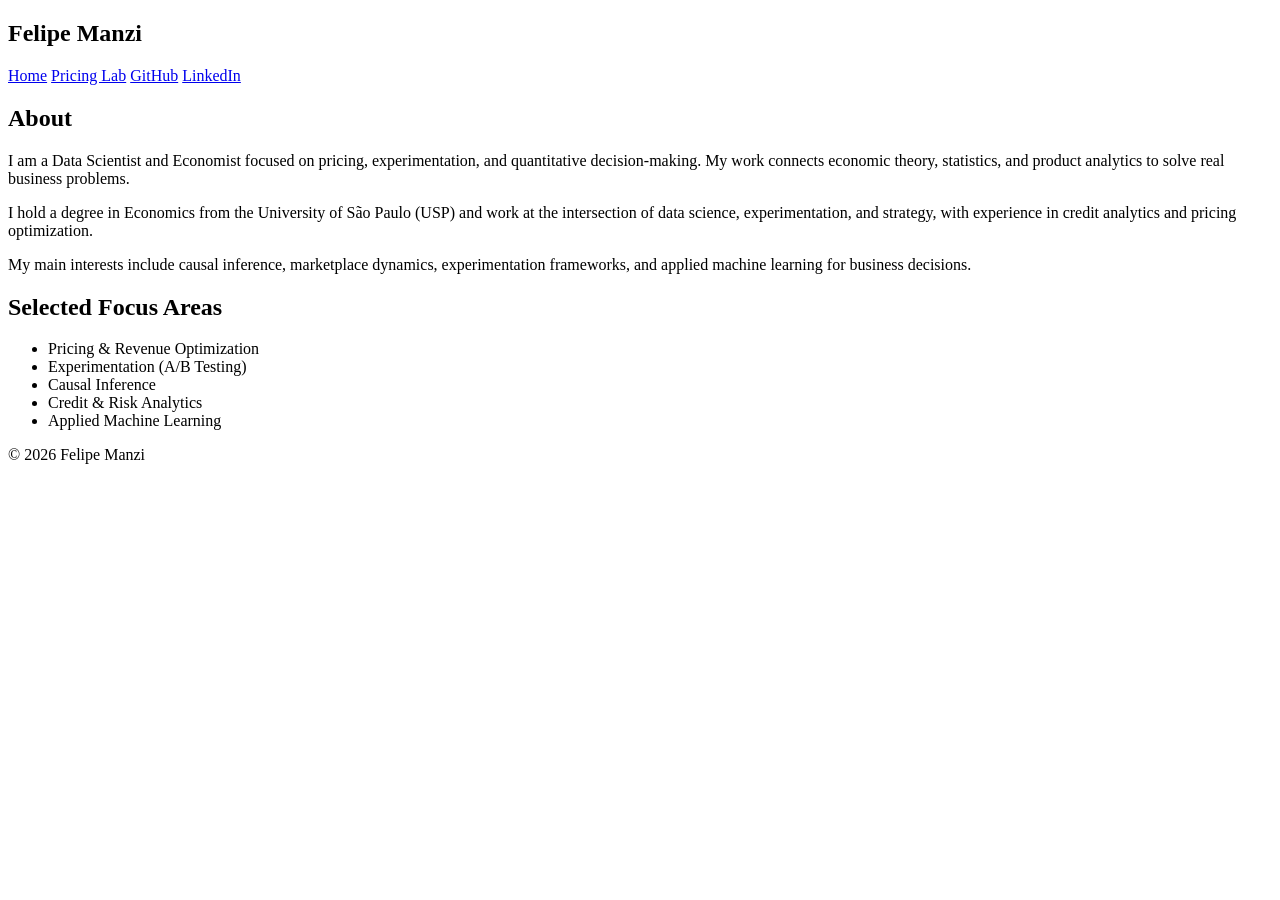
==== index.html @ dbd0136e "Add initial index.html structure and content" ====
<!DOCTYPE html>
<html lang="en">
<head>
  <meta charset="UTF-8" />
  <meta name="viewport" content="width=device-width, initial-scale=1.0"/>
  <title>Felipe Manzi</title>
  <link rel="stylesheet" href="style.css" />
</head>

<body>

<nav>
  <h1>Felipe Manzi</h1>
  <div>
    <a href="index.html">Home</a>
    <a href="pricing.html">Pricing Lab</a>
    <a href="https://github.com/Manzife" target="_blank">GitHub</a>
    <a href="https://www.linkedin.com/in/felipe-manzi-a841a9151/" target="_blank">LinkedIn</a>
  </div>
</nav>

<main class="container">

  <section>
    <h2>About</h2>

    <p>
      I am a Data Scientist and Economist focused on pricing, experimentation,
      and quantitative decision-making. My work connects economic theory,
      statistics, and product analytics to solve real business problems.
    </p>

    <p>
      I hold a degree in Economics from the University of São Paulo (USP) and
      work at the intersection of data science, experimentation, and strategy,
      with experience in credit analytics and pricing optimization.
    </p>

    <p>
      My main interests include causal inference, marketplace dynamics,
      experimentation frameworks, and applied machine learning for business decisions.
    </p>
  </section>

  <section>
    <h2>Selected Focus Areas</h2>

    <ul>
      <li>Pricing & Revenue Optimization</li>
      <li>Experimentation (A/B Testing)</li>
      <li>Causal Inference</li>
      <li>Credit & Risk Analytics</li>
      <li>Applied Machine Learning</li>
    </ul>
  </section>

</main>

<footer>
  <p>© 2026 Felipe Manzi</p>
</footer>

</body>
</html>
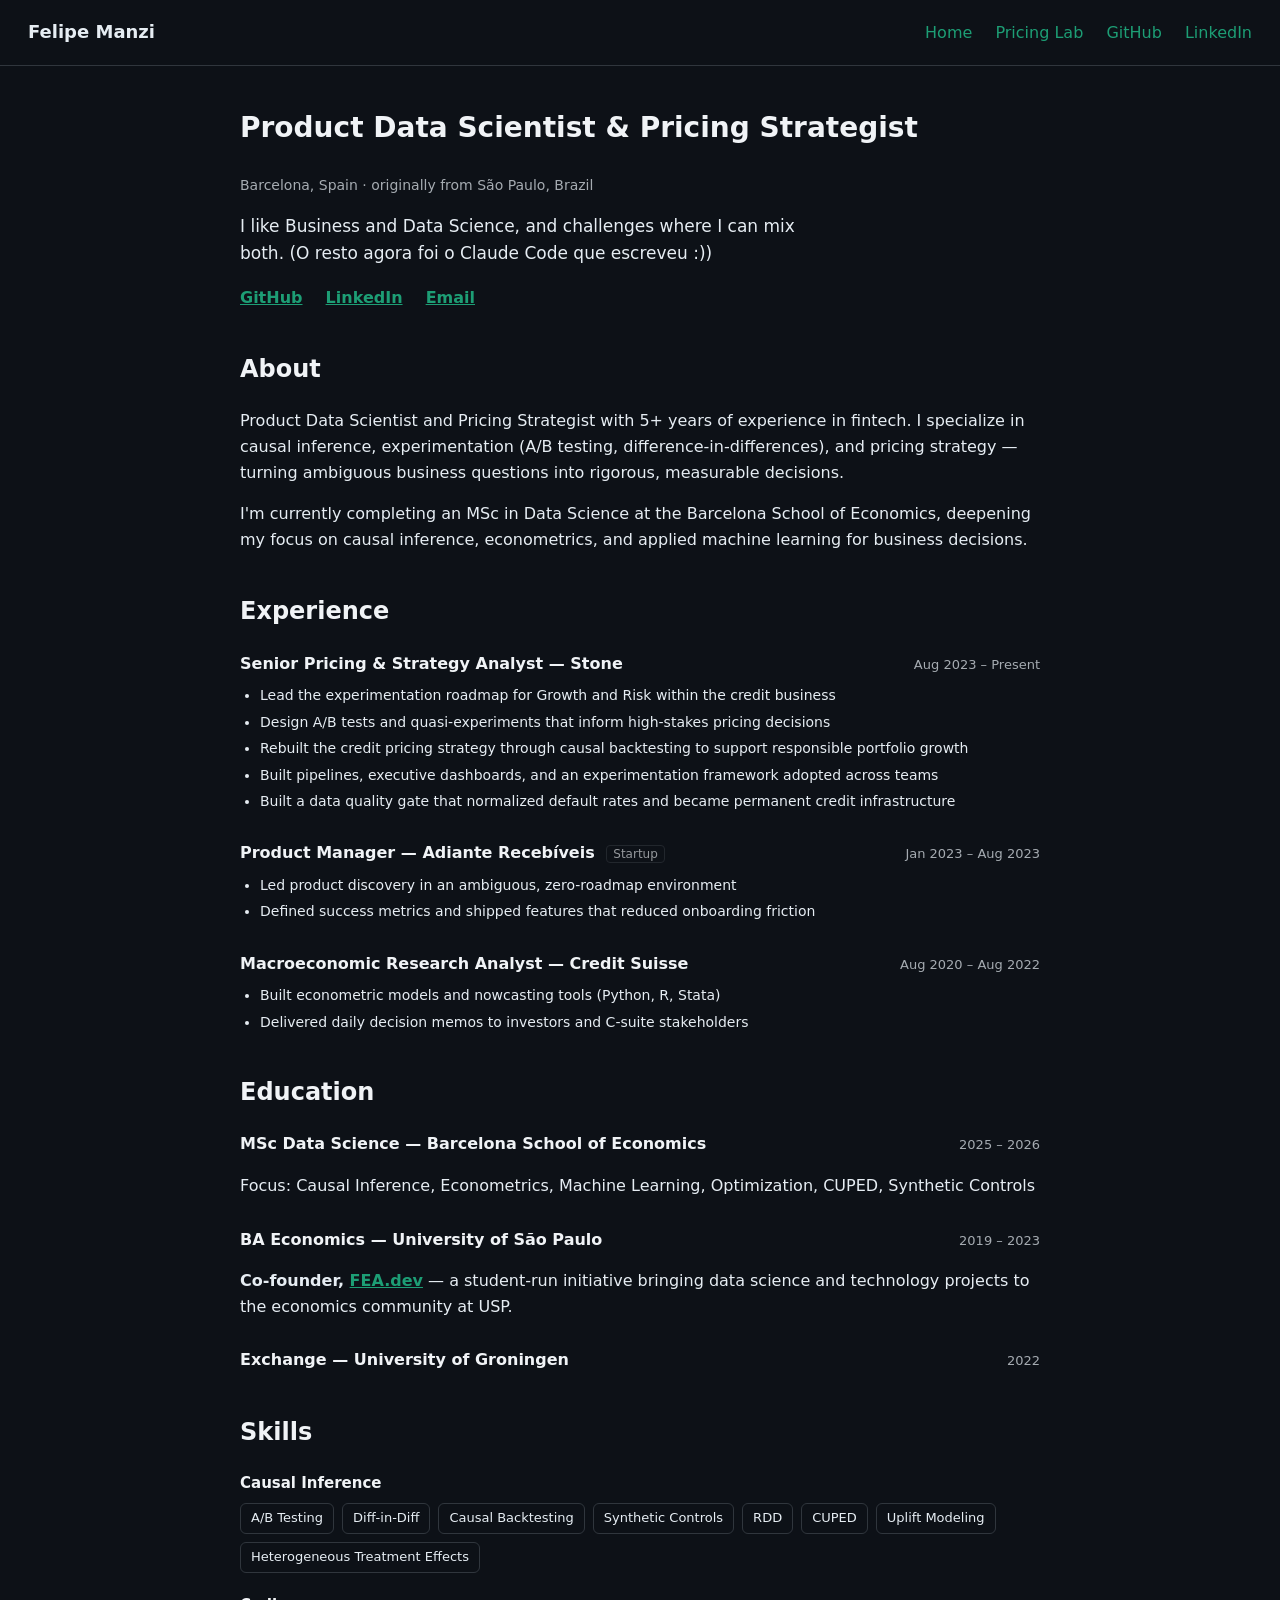
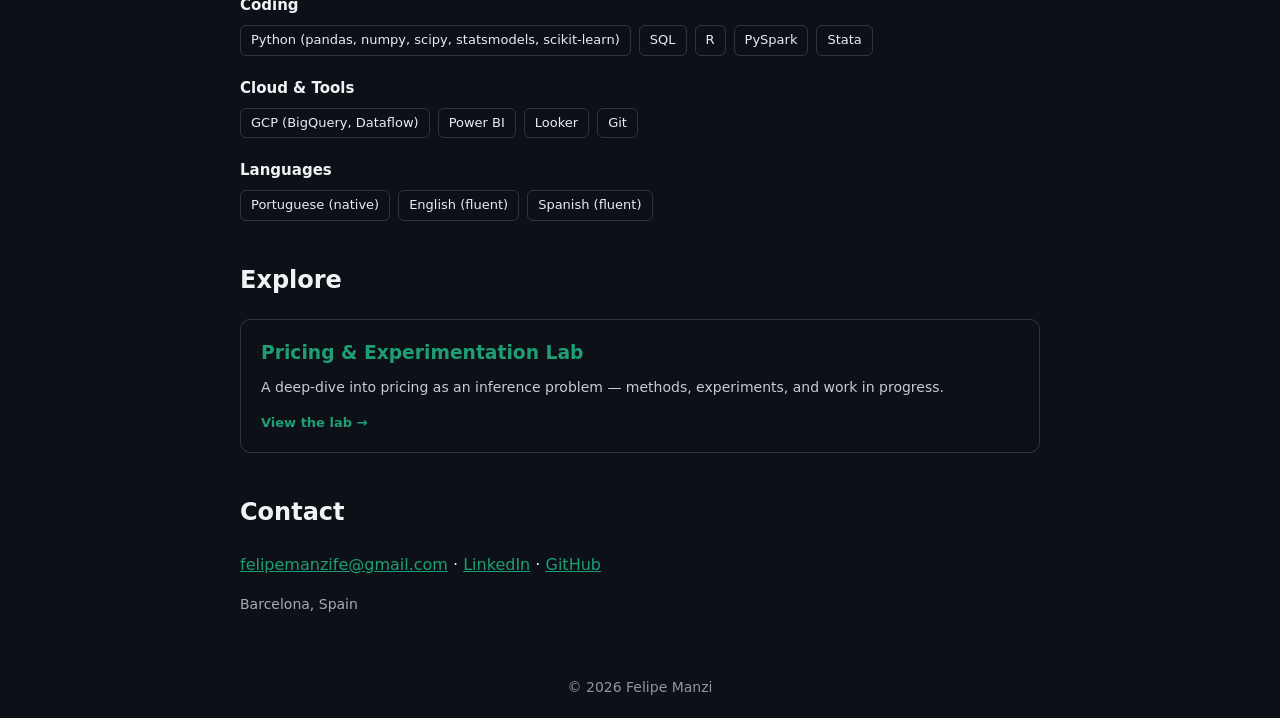
==== commit 9b1a37e7: "initial changes" ====
--- a/index.html
+++ b/index.html
@@ -3,7 +3,8 @@
 <head>
   <meta charset="UTF-8" />
   <meta name="viewport" content="width=device-width, initial-scale=1.0"/>
-  <title>Felipe Manzi</title>
+  <title>Felipe Manzi — Product Data Scientist & Pricing Strategist</title>
+  <meta name="description" content="Product Data Scientist & Pricing Strategist specializing in causal inference, experimentation, and pricing strategy in fintech." />
   <link rel="stylesheet" href="style.css" />
 </head>
 
@@ -21,37 +22,173 @@
 
 <main class="container">
 
-  <section>
+  <section class="hero">
+    <h2 class="hero-title">Product Data Scientist &amp; Pricing Strategist</h2>
+    <p class="hero-location">Barcelona, Spain &middot; originally from São Paulo, Brazil</p>
+    <p class="hero-tagline">
+      I like Business and Data Science, and challenges where I can mix both.
+      (O resto agora foi o Claude Code que escreveu :))
+    </p>
+    <div class="hero-links">
+      <a href="https://github.com/Manzife" target="_blank">GitHub</a>
+      <a href="https://www.linkedin.com/in/felipe-manzi-a841a9151/" target="_blank">LinkedIn</a>
+      <a href="mailto:felipemanzife@gmail.com">Email</a>
+    </div>
+  </section>
+
+  <section id="about">
     <h2>About</h2>
-
     <p>
-      I am a Data Scientist and Economist focused on pricing, experimentation,
-      and quantitative decision-making. My work connects economic theory,
-      statistics, and product analytics to solve real business problems.
-    </p>
-
+      Product Data Scientist and Pricing Strategist with 5+ years of experience
+      in fintech. I specialize in causal inference, experimentation (A/B testing,
+      difference-in-differences), and pricing strategy — turning ambiguous
+      business questions into rigorous, measurable decisions.
+    </p>
     <p>
-      I hold a degree in Economics from the University of São Paulo (USP) and
-      work at the intersection of data science, experimentation, and strategy,
-      with experience in credit analytics and pricing optimization.
-    </p>
-
+      I'm currently completing an MSc in Data Science at the Barcelona School
+      of Economics, deepening my focus on causal inference, econometrics, and
+      applied machine learning for business decisions.
+    </p>
+  </section>
+
+  <section id="experience">
+    <h2>Experience</h2>
+
+    <div class="entry">
+      <div class="entry-header">
+        <h3>Senior Pricing &amp; Strategy Analyst — Stone</h3>
+        <span class="entry-dates">Aug 2023 – Present</span>
+      </div>
+      <ul>
+        <li>Lead the experimentation roadmap for Growth and Risk within the credit business</li>
+        <li>Design A/B tests and quasi-experiments that inform high-stakes pricing decisions</li>
+        <li>Rebuilt the credit pricing strategy through causal backtesting to support responsible portfolio growth</li>
+        <li>Built pipelines, executive dashboards, and an experimentation framework adopted across teams</li>
+        <li>Built a data quality gate that normalized default rates and became permanent credit infrastructure</li>
+      </ul>
+    </div>
+
+    <div class="entry">
+      <div class="entry-header">
+        <h3>Product Manager — Adiante Recebíveis <span class="entry-tag">Startup</span></h3>
+        <span class="entry-dates">Jan 2023 – Aug 2023</span>
+      </div>
+      <ul>
+        <li>Led product discovery in an ambiguous, zero-roadmap environment</li>
+        <li>Defined success metrics and shipped features that reduced onboarding friction</li>
+      </ul>
+    </div>
+
+    <div class="entry">
+      <div class="entry-header">
+        <h3>Macroeconomic Research Analyst — Credit Suisse</h3>
+        <span class="entry-dates">Aug 2020 – Aug 2022</span>
+      </div>
+      <ul>
+        <li>Built econometric models and nowcasting tools (Python, R, Stata)</li>
+        <li>Delivered daily decision memos to investors and C-suite stakeholders</li>
+      </ul>
+    </div>
+  </section>
+
+  <section id="education">
+    <h2>Education</h2>
+
+    <div class="entry">
+      <div class="entry-header">
+        <h3>MSc Data Science — Barcelona School of Economics</h3>
+        <span class="entry-dates">2025 – 2026</span>
+      </div>
+      <p>Focus: Causal Inference, Econometrics, Machine Learning, Optimization, CUPED, Synthetic Controls</p>
+    </div>
+
+    <div class="entry">
+      <div class="entry-header">
+        <h3>BA Economics — University of São Paulo</h3>
+        <span class="entry-dates">2019 – 2023</span>
+      </div>
+      <p>
+        <strong>Co-founder, <a href="https://www.linkedin.com/company/fea-dev/posts/?feedView=all" target="_blank">FEA.dev</a></strong>
+        — a student-run initiative bringing data science and technology projects to the economics community at USP.
+      </p>
+    </div>
+
+    <div class="entry">
+      <div class="entry-header">
+        <h3>Exchange — University of Groningen</h3>
+        <span class="entry-dates">2022</span>
+      </div>
+    </div>
+  </section>
+
+  <section id="skills">
+    <h2>Skills</h2>
+
+    <div class="skill-group">
+      <h3>Causal Inference</h3>
+      <div class="skill-tags">
+        <span>A/B Testing</span>
+        <span>Diff-in-Diff</span>
+        <span>Causal Backtesting</span>
+        <span>Synthetic Controls</span>
+        <span>RDD</span>
+        <span>CUPED</span>
+        <span>Uplift Modeling</span>
+        <span>Heterogeneous Treatment Effects</span>
+      </div>
+    </div>
+
+    <div class="skill-group">
+      <h3>Coding</h3>
+      <div class="skill-tags">
+        <span>Python (pandas, numpy, scipy, statsmodels, scikit-learn)</span>
+        <span>SQL</span>
+        <span>R</span>
+        <span>PySpark</span>
+        <span>Stata</span>
+      </div>
+    </div>
+
+    <div class="skill-group">
+      <h3>Cloud &amp; Tools</h3>
+      <div class="skill-tags">
+        <span>GCP (BigQuery, Dataflow)</span>
+        <span>Power BI</span>
+        <span>Looker</span>
+        <span>Git</span>
+      </div>
+    </div>
+
+    <div class="skill-group">
+      <h3>Languages</h3>
+      <div class="skill-tags">
+        <span>Portuguese (native)</span>
+        <span>English (fluent)</span>
+        <span>Spanish (fluent)</span>
+      </div>
+    </div>
+  </section>
+
+  <section id="explore">
+    <h2>Explore</h2>
+    <a class="project-card" href="pricing.html">
+      <h3>Pricing &amp; Experimentation Lab</h3>
+      <p>
+        A deep-dive into pricing as an inference problem — methods,
+        experiments, and work in progress.
+      </p>
+      <span class="project-link">View the lab →</span>
+    </a>
+  </section>
+
+  <section id="contact">
+    <h2>Contact</h2>
     <p>
-      My main interests include causal inference, marketplace dynamics,
-      experimentation frameworks, and applied machine learning for business decisions.
-    </p>
-  </section>
-
-  <section>
-    <h2>Selected Focus Areas</h2>
-
-    <ul>
-      <li>Pricing & Revenue Optimization</li>
-      <li>Experimentation (A/B Testing)</li>
-      <li>Causal Inference</li>
-      <li>Credit & Risk Analytics</li>
-      <li>Applied Machine Learning</li>
-    </ul>
+      <a href="mailto:felipemanzife@gmail.com">felipemanzife@gmail.com</a> &middot;
+      <a href="https://www.linkedin.com/in/felipe-manzi-a841a9151/" target="_blank">LinkedIn</a> &middot;
+      <a href="https://github.com/Manzife" target="_blank">GitHub</a>
+    </p>
+    <p class="hero-location">Barcelona, Spain</p>
   </section>
 
 </main>
--- a/style.css
+++ b/style.css
@@ -0,0 +1,218 @@
+:root {
+  --accent: #1D9E75;
+}
+
+body {
+  margin: 0;
+  font-family: system-ui, -apple-system, Segoe UI, Roboto, Arial, sans-serif;
+  background: #0d1117;
+  color: #e6edf3;
+  line-height: 1.6;
+}
+
+/* NAVBAR */
+
+nav {
+  display: flex;
+  justify-content: space-between;
+  align-items: center;
+  padding: 18px 28px;
+  border-bottom: 1px solid #30363d;
+  flex-wrap: wrap;
+  gap: 8px;
+}
+
+nav h1 {
+  margin: 0;
+  font-size: 18px;
+}
+
+nav a {
+  margin-left: 18px;
+  text-decoration: none;
+  color: var(--accent);
+}
+
+nav a:hover {
+  text-decoration: underline;
+}
+
+/* CONTENT */
+
+.container {
+  max-width: 800px;
+  margin: 40px auto;
+  padding: 0 20px;
+}
+
+h2 {
+  margin-top: 40px;
+}
+
+h2, h3 {
+  color: #f0f3f6;
+}
+
+a {
+  color: var(--accent);
+}
+
+ul {
+  padding-left: 20px;
+}
+
+/* HERO */
+
+.hero {
+  margin-top: 8px;
+}
+
+.hero-title {
+  margin-top: 0;
+  font-size: 28px;
+}
+
+.hero-location {
+  margin: 0 0 12px;
+  opacity: 0.7;
+  font-size: 14px;
+}
+
+.hero-tagline {
+  font-size: 17px;
+  max-width: 560px;
+}
+
+.hero-links a {
+  margin-right: 18px;
+  font-weight: 600;
+}
+
+/* EXPERIENCE / EDUCATION ENTRIES */
+
+.entry {
+  margin-bottom: 28px;
+}
+
+.entry-header {
+  display: flex;
+  justify-content: space-between;
+  align-items: baseline;
+  flex-wrap: wrap;
+  gap: 4px 16px;
+}
+
+.entry-header h3 {
+  margin: 0;
+  font-size: 16px;
+}
+
+.entry-dates {
+  font-size: 13px;
+  opacity: 0.7;
+  white-space: nowrap;
+}
+
+.entry-tag {
+  font-size: 12px;
+  font-weight: 400;
+  opacity: 0.6;
+  border: 1px solid #30363d;
+  border-radius: 4px;
+  padding: 1px 6px;
+  margin-left: 6px;
+}
+
+.entry ul {
+  margin: 8px 0 0;
+}
+
+.entry li {
+  font-size: 14px;
+  margin-bottom: 4px;
+}
+
+/* SKILLS */
+
+.skill-group {
+  margin-bottom: 20px;
+}
+
+.skill-group h3 {
+  font-size: 15px;
+  margin: 0 0 8px;
+}
+
+.skill-tags {
+  display: flex;
+  flex-wrap: wrap;
+  gap: 8px;
+}
+
+.skill-tags span {
+  font-size: 13px;
+  border: 1px solid #30363d;
+  border-radius: 6px;
+  padding: 4px 10px;
+}
+
+/* EXPLORE / PROJECT CARD */
+
+.project-card {
+  display: block;
+  border: 1px solid #30363d;
+  border-radius: 10px;
+  padding: 18px 20px;
+  text-decoration: none;
+  color: inherit;
+  transition: border-color 0.15s ease;
+}
+
+.project-card:hover {
+  border-color: var(--accent);
+}
+
+.project-card h3 {
+  margin: 0 0 8px;
+  color: var(--accent);
+}
+
+.project-card p {
+  margin: 0 0 10px;
+  font-size: 14px;
+  opacity: 0.85;
+}
+
+.project-link {
+  font-size: 13px;
+  font-weight: 600;
+  color: var(--accent);
+}
+
+/* FOOTER */
+
+footer {
+  text-align: center;
+  margin: 60px 0 20px;
+  opacity: 0.6;
+  font-size: 14px;
+}
+
+/* RESPONSIVE */
+
+@media (max-width: 600px) {
+  nav {
+    flex-direction: column;
+    align-items: flex-start;
+  }
+
+  nav div {
+    margin-top: 6px;
+  }
+
+  nav a {
+    margin-left: 0;
+    margin-right: 16px;
+  }
+
+}
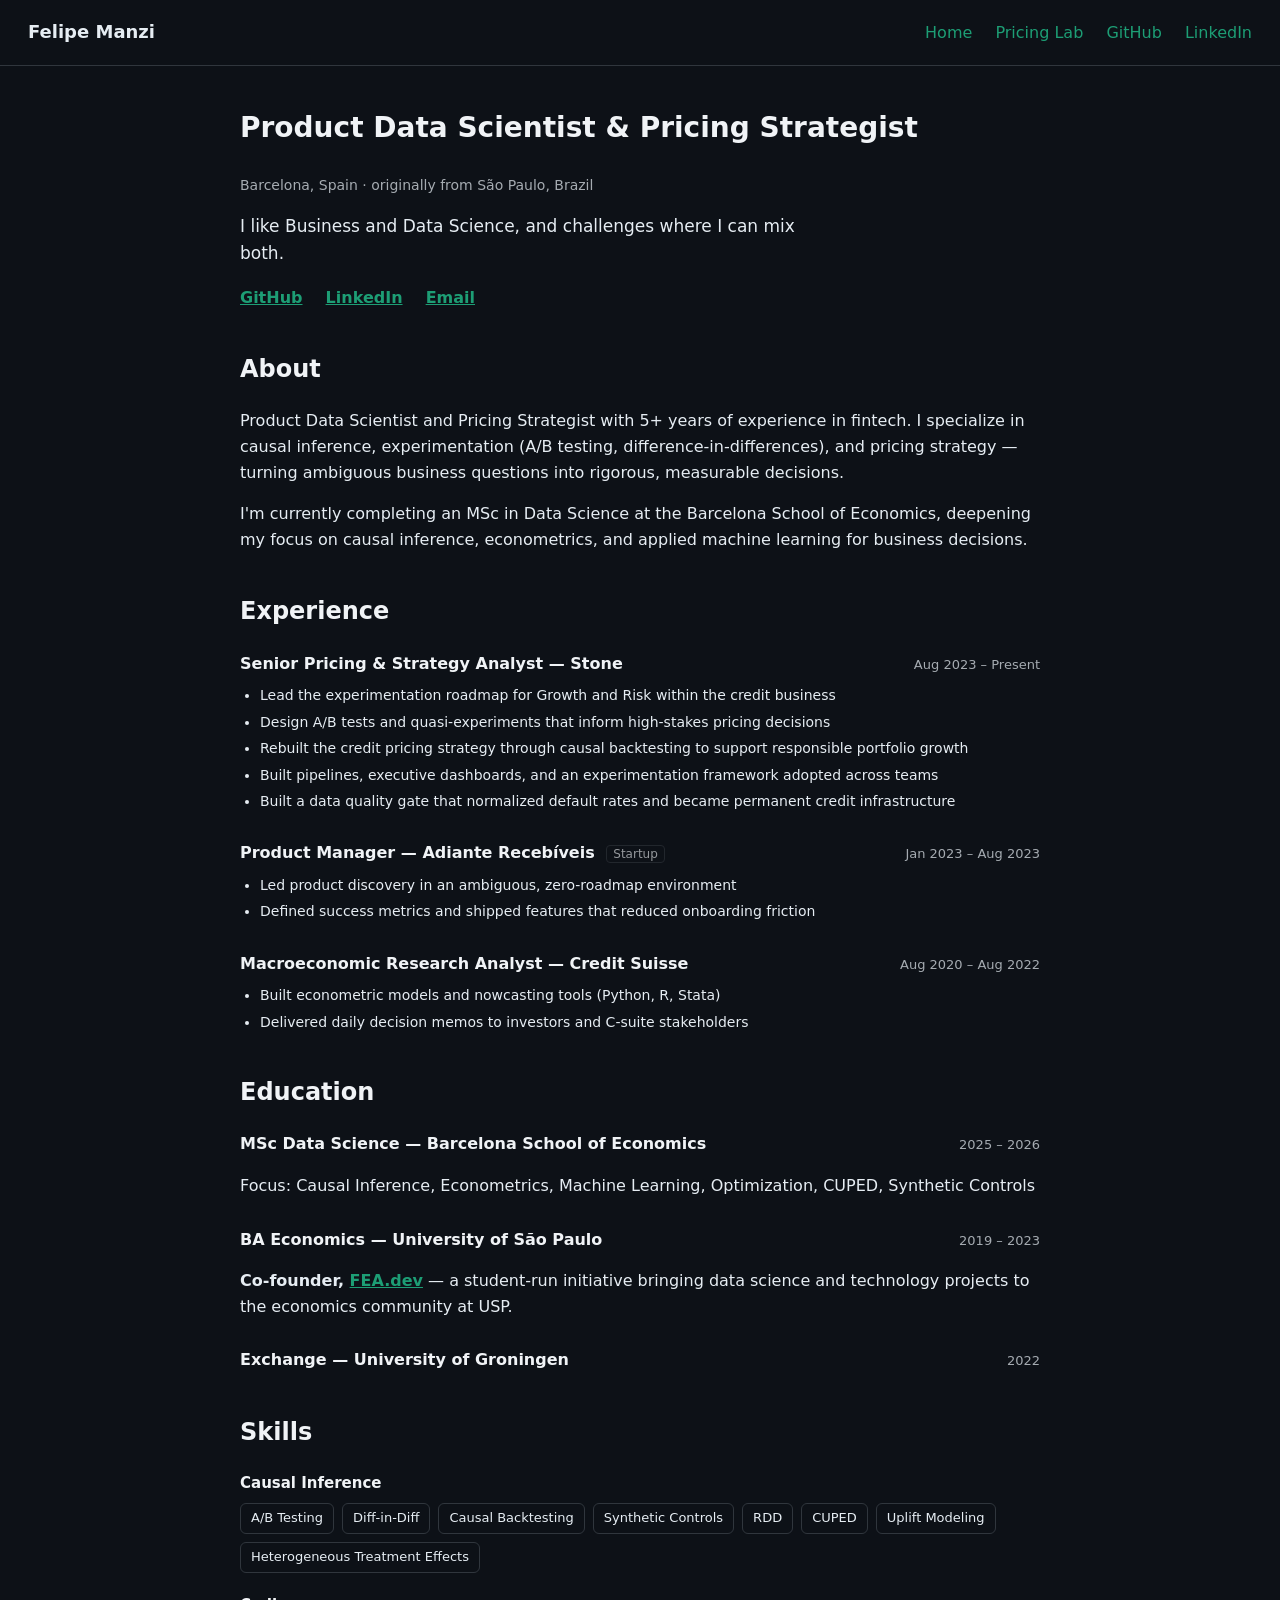
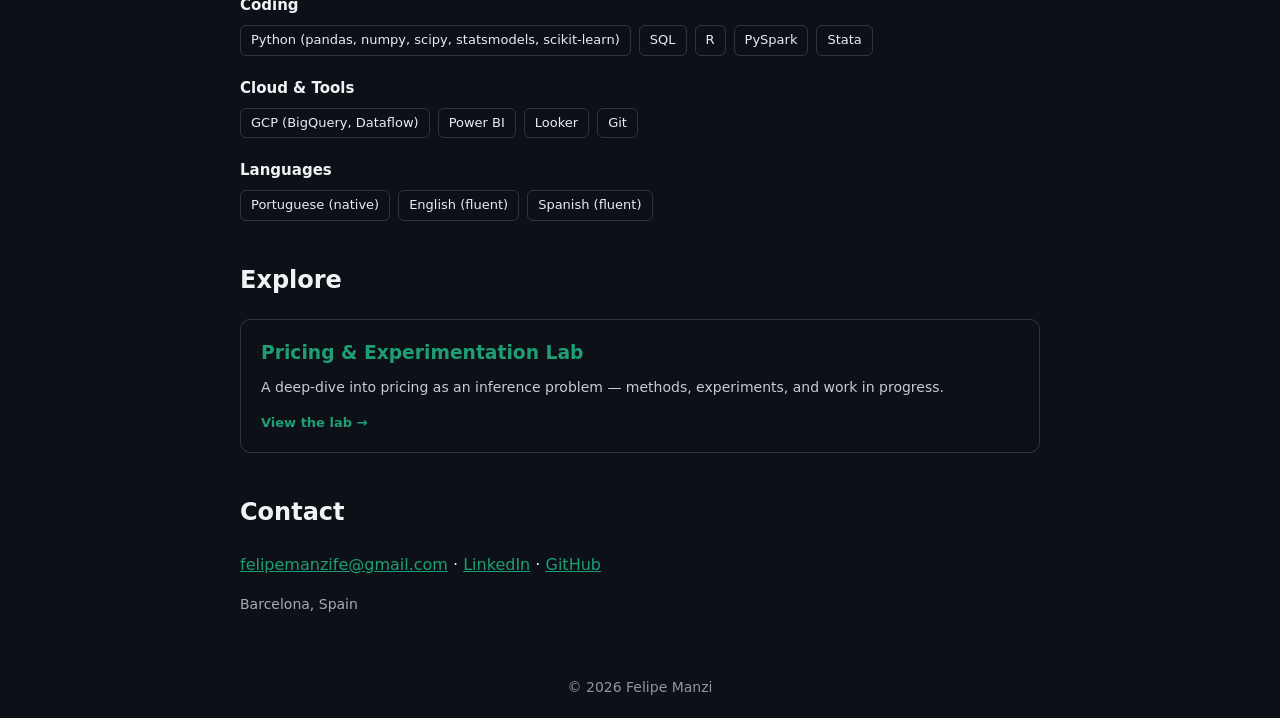
==== commit 6fbdf993: "Update hero tagline in index.html Removed a personal comment from the tagline." ====
--- a/index.html
+++ b/index.html
@@ -27,7 +27,6 @@
     <p class="hero-location">Barcelona, Spain &middot; originally from São Paulo, Brazil</p>
     <p class="hero-tagline">
       I like Business and Data Science, and challenges where I can mix both.
-      (O resto agora foi o Claude Code que escreveu :))
     </p>
     <div class="hero-links">
       <a href="https://github.com/Manzife" target="_blank">GitHub</a>
